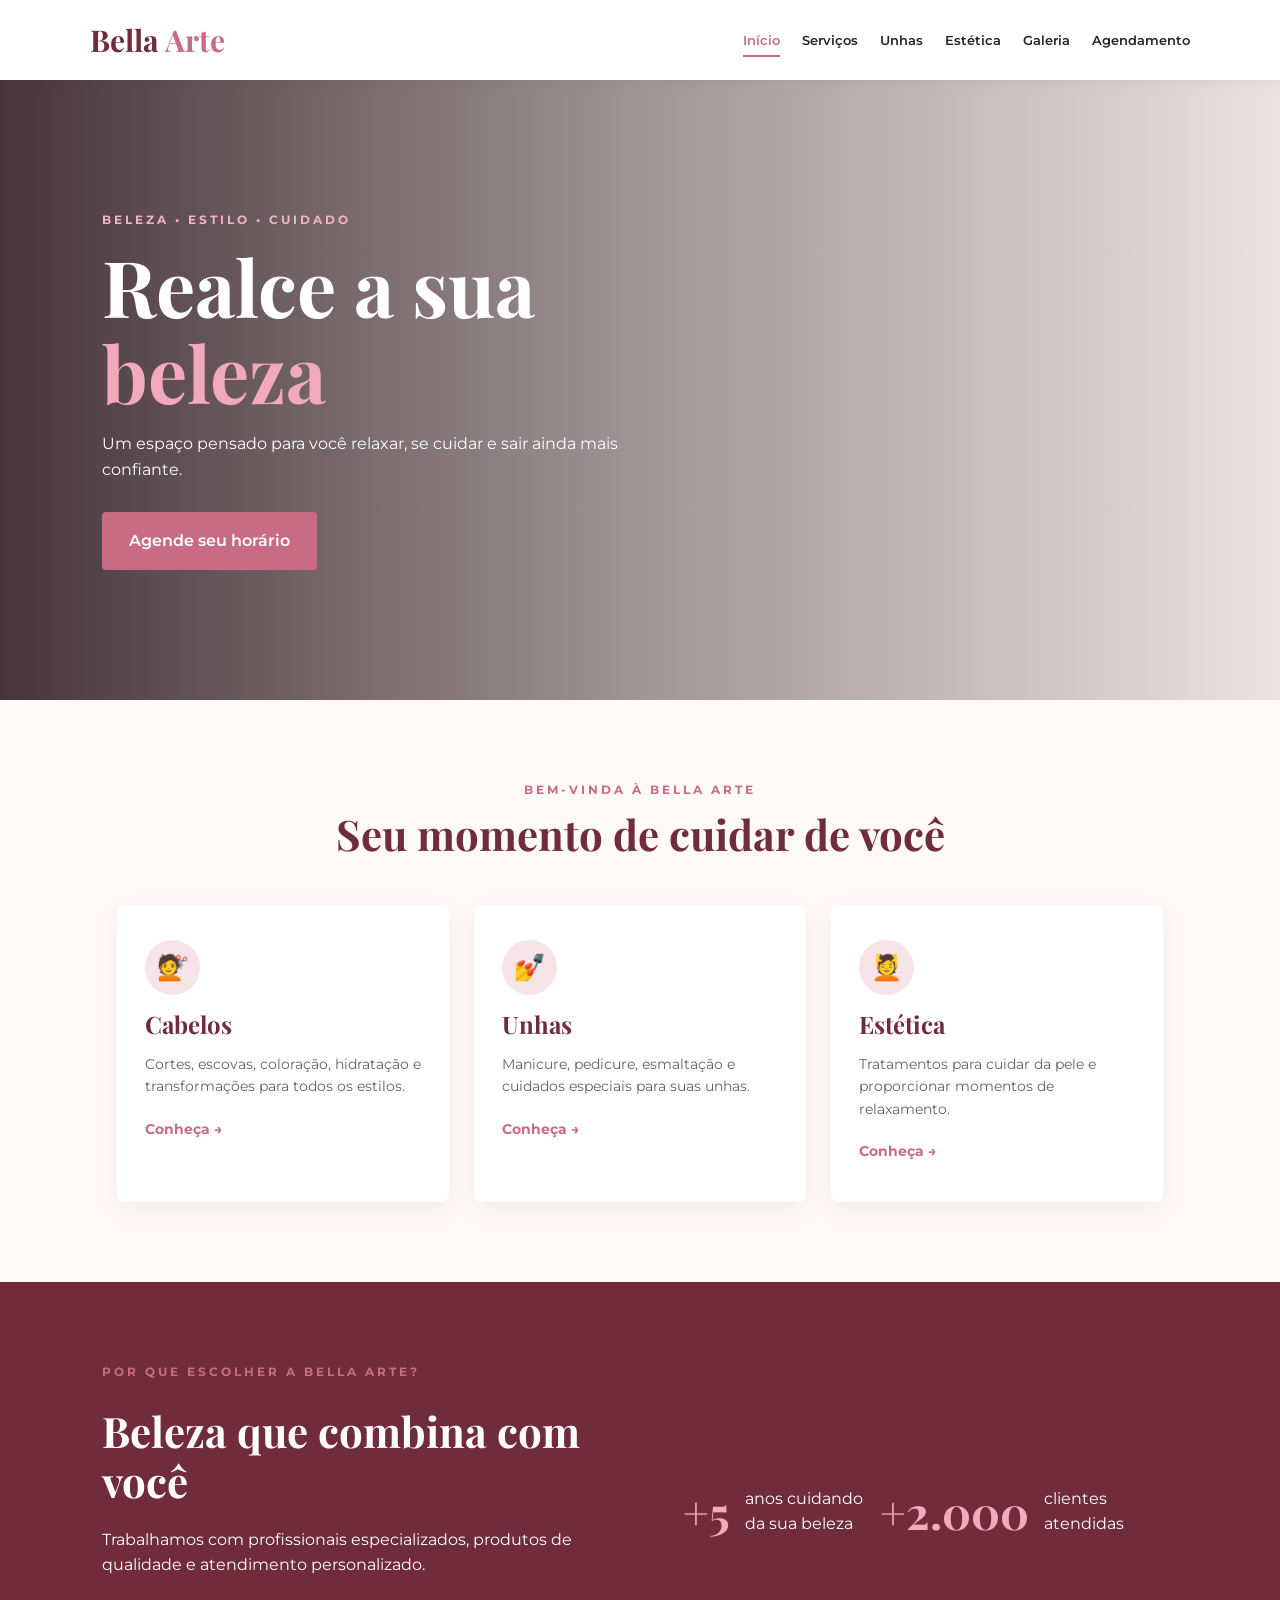
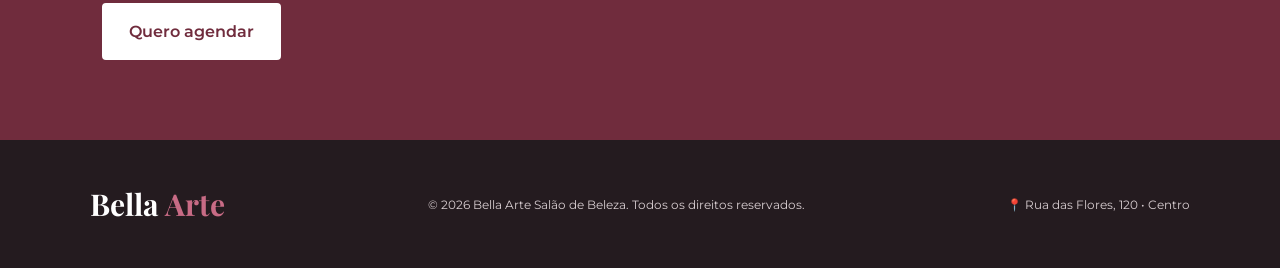
==== index.html @ c7c88386 "Add files via upload" ====
<!DOCTYPE html>
<html lang="pt-BR">
<head>
    <meta charset="UTF-8">
    <meta name="viewport" content="width=device-width, initial-scale=1.0">
    <title>Bella Arte | Salão de Beleza</title>
    <link rel="stylesheet" href="style.css">
</head>
<body>

<header>
    <div class="logo">Bella <span>Arte</span></div>

    <nav>
        <a href="index.html" class="ativo">Início</a>
        <a href="servicos.html">Serviços</a>
        <a href="unhas.html">Unhas</a>
        <a href="estetica.html">Estética</a>
        <a href="galeria.html">Galeria</a>
        <a href="agendamento.html">Agendamento</a>
    </nav>
</header>

<section class="hero">
    <div class="hero-texto">
        <p class="subtitulo">BELEZA • ESTILO • CUIDADO</p>
        <h1>Realce a sua <span>beleza</span></h1>
        <p>
            Um espaço pensado para você relaxar, se cuidar
            e sair ainda mais confiante.
        </p>
        <a href="agendamento.html" class="botao">Agende seu horário</a>
    </div>
</section>

<section class="secao">
    <div class="titulo">
        <p class="subtitulo">BEM-VINDA À BELLA ARTE</p>
        <h2>Seu momento de cuidar de você</h2>
    </div>

    <div class="cards">
        <div class="card">
            <div class="icone">💇</div>
            <h3>Cabelos</h3>
            <p>
                Cortes, escovas, coloração, hidratação e
                transformações para todos os estilos.
            </p>
            <a href="servicos.html" class="link">Conheça →</a>
        </div>

        <div class="card">
            <div class="icone">💅</div>
            <h3>Unhas</h3>
            <p>
                Manicure, pedicure, esmaltação e cuidados
                especiais para suas unhas.
            </p>
            <a href="unhas.html" class="link">Conheça →</a>
        </div>

        <div class="card">
            <div class="icone">💆</div>
            <h3>Estética</h3>
            <p>
                Tratamentos para cuidar da pele e proporcionar
                momentos de relaxamento.
            </p>
            <a href="estetica.html" class="link">Conheça →</a>
        </div>
    </div>
</section>

<section class="destaque">
    <div>
        <p class="subtitulo">POR QUE ESCOLHER A BELLA ARTE?</p>
        <h2>Beleza que combina com você</h2>
        <p>
            Trabalhamos com profissionais especializados,
            produtos de qualidade e atendimento personalizado.
        </p>
        <a href="agendamento.html" class="botao">Quero agendar</a>
    </div>

    <div class="destaque-box">
        <strong>+5</strong>
        <span>anos cuidando da sua beleza</span>

        <strong>+2.000</strong>
        <span>clientes atendidas</span>
    </div>
</section>

<footer>
    <div class="logo">Bella <span>Arte</span></div>
    <p>© 2026 Bella Arte Salão de Beleza. Todos os direitos reservados.</p>
    <p>📍 Rua das Flores, 120 • Centro</p>
</footer>

</body>
</html>
---- style.css ----
@import url('https://fonts.googleapis.com/css2?family=Montserrat:wght@400;500;600;700&family=Playfair+Display:wght@500;600;700&display=swap');

* {
    margin: 0;
    padding: 0;
    box-sizing: border-box;
}

:root {
    --rosa: #c86b85;
    --rosa-claro: #f7e4e9;
    --vinho: #702c3d;
    --escuro: #292326;
    --creme: #fffaf8;
    --branco: #ffffff;
    --cinza: #686166;
}

body {
    font-family: 'Montserrat', sans-serif;
    color: var(--escuro);
    background: var(--creme);
    line-height: 1.6;
}

/* CABEÇALHO */

header {
    background: var(--branco);
    min-height: 80px;
    padding: 15px 7%;
    display: flex;
    justify-content: space-between;
    align-items: center;
    gap: 30px;
    box-shadow: 0 2px 15px rgba(0, 0, 0, 0.06);
}

.logo {
    font-family: 'Playfair Display', serif;
    font-size: 30px;
    font-weight: 700;
    color: var(--vinho);
    white-space: nowrap;
}

.logo span {
    color: var(--rosa);
}

nav {
    display: flex;
    justify-content: center;
    align-items: center;
    gap: 22px;
    flex-wrap: wrap;
}

nav a {
    text-decoration: none;
    color: var(--escuro);
    font-size: 13px;
    font-weight: 600;
    transition: 0.3s;
    position: relative;
}

nav a:hover,
nav a.ativo {
    color: var(--rosa);
}

nav a.ativo::after {
    content: "";
    position: absolute;
    width: 100%;
    height: 2px;
    background: var(--rosa);
    left: 0;
    bottom: -7px;
}

/* HERO */

.hero {
    min-height: 620px;
    display: flex;
    justify-content: flex-start;
    align-items: center;
    padding: 70px 8%;
    background:
        linear-gradient(
            90deg,
            rgba(45, 25, 32, 0.88),
            rgba(45, 25, 32, 0.45),
            rgba(45, 25, 32, 0.10)
        ),
        url('https://images.unsplash.com/photo-1560066984-138dadb4c035?auto=format&fit=crop&w=1600&q=85');

    background-size: cover;
    background-position: center;
}

.hero-texto {
    max-width: 600px;
    color: white;
}

.hero h1 {
    font-family: 'Playfair Display', serif;
    font-size: clamp(48px, 7vw, 78px);
    line-height: 1.1;
    margin: 15px 0;
}

.hero h1 span {
    color: #f2a9bb;
}

.hero p:not(.subtitulo) {
    max-width: 520px;
    margin-bottom: 30px;
}

/* TEXTOS */

.subtitulo {
    color: var(--rosa);
    font-size: 12px;
    letter-spacing: 3px;
    font-weight: 700;
}

.hero .subtitulo {
    color: #f4b3c3;
}

h1,
h2 {
    font-family: 'Playfair Display', serif;
}

h2 {
    font-size: 42px;
    color: var(--vinho);
    line-height: 1.2;
}

/* BOTÕES */

.botao {
    display: inline-block;
    background: var(--rosa);
    color: white;
    padding: 14px 25px;
    border-radius: 4px;
    text-decoration: none;
    border: 2px solid var(--rosa);
    font-weight: 600;
    cursor: pointer;
    transition: 0.3s;
}

.botao:hover {
    background: var(--vinho);
    border-color: var(--vinho);
    transform: translateY(-3px);
}

/* SEÇÕES */

.secao {
    max-width: 1200px;
    margin: auto;
    padding: 80px 6%;
}

.titulo {
    text-align: center;
    max-width: 700px;
    margin: 0 auto 45px;
}

.titulo h2 {
    margin-top: 10px;
}

/* CARDS */

.cards {
    display: flex;
    justify-content: center;
    align-items: stretch;
    gap: 25px;
    flex-wrap: wrap;
}

.card {
    background: white;
    padding: 35px 28px;
    flex: 1 1 280px;
    max-width: 360px;
    border-radius: 8px;
    border-bottom: 3px solid transparent;
    box-shadow: 0 8px 25px rgba(70, 35, 45, 0.08);
    transition: 0.3s;
}

.card:hover {
    transform: translateY(-8px);
    border-bottom-color: var(--rosa);
    box-shadow: 0 15px 35px rgba(70, 35, 45, 0.15);
}

.card h3 {
    font-family: 'Playfair Display', serif;
    color: var(--vinho);
    font-size: 24px;
    margin: 10px 0;
}

.card p {
    color: var(--cinza);
    font-size: 14px;
    margin-bottom: 18px;
}

.card strong {
    color: var(--rosa);
    display: block;
    margin-top: 15px;
}

.icone {
    width: 55px;
    height: 55px;
    background: var(--rosa-claro);
    display: flex;
    justify-content: center;
    align-items: center;
    border-radius: 50%;
    font-size: 25px;
}

.link {
    color: var(--rosa);
    text-decoration: none;
    font-weight: 700;
    font-size: 14px;
}

.link:hover {
    color: var(--vinho);
}

/* DESTAQUE */

.destaque {
    background: var(--vinho);
    color: white;
    padding: 80px 8%;
    display: flex;
    justify-content: space-between;
    align-items: center;
    gap: 60px;
    flex-wrap: wrap;
}

.destaque > div {
    flex: 1 1 350px;
}

.destaque h2 {
    color: white;
    margin: 12px 0 20px;
}

.destaque p {
    max-width: 600px;
    margin-bottom: 25px;
}

.destaque .botao {
    background: white;
    color: var(--vinho);
    border-color: white;
}

.destaque .botao:hover {
    background: var(--rosa);
    color: white;
    border-color: var(--rosa);
}

.destaque-box {
    display: flex;
    justify-content: center;
    align-items: center;
    gap: 15px;
    flex-wrap: wrap;
}

.destaque-box strong {
    font-family: 'Playfair Display', serif;
    font-size: 45px;
    color: #f3aabd;
}

.destaque-box span {
    max-width: 120px;
}

/* TOPO DAS PÁGINAS */

.pagina-topo {
    background: var(--rosa-claro);
    text-align: center;
    padding: 80px 20px;
}

.pagina-topo h1 {
    font-size: 60px;
    color: var(--vinho);
    margin: 5px 0;
}

.pagina-topo p:last-child {
    color: var(--cinza);
}

/* CHAMADA */

.chamada {
    text-align: center;
    background: var(--rosa-claro);
    padding: 70px 20px;
}

.chamada h2 {
    margin-bottom: 10px;
}

.chamada p {
    margin-bottom: 25px;
    color: var(--cinza);
}

/* GALERIA */

.galeria {
    display: flex;
    justify-content: center;
    align-items: stretch;
    gap: 20px;
    flex-wrap: wrap;
}

.foto {
    flex: 1 1 300px;
    height: 300px;
    overflow: hidden;
    border-radius: 8px;
}

.foto img {
    width: 100%;
    height: 100%;
    object-fit: cover;
    transition: 0.5s;
}

.foto:hover img {
    transform: scale(1.08);
}

/* AGENDAMENTO */

.agendamento {
    max-width: 1100px;
    margin: auto;
    padding: 80px 6%;
    display: flex;
    justify-content: space-between;
    align-items: flex-start;
    gap: 60px;
    flex-wrap: wrap;
}

.info-agendamento {
    flex: 1 1 350px;
}

.info-agendamento h2 {
    margin: 10px 0 20px;
}

.info-agendamento > p {
    color: var(--cinza);
    margin-bottom: 30px;
}

.informacao {
    display: flex;
    flex-direction: column;
    gap: 3px;
    margin: 20px 0;
}

.informacao strong {
    color: var(--vinho);
}

.informacao span {
    color: var(--cinza);
}

form {
    flex: 1 1 450px;
    background: white;
    padding: 35px;
    border-radius: 8px;
    box-shadow: 0 10px 35px rgba(70, 35, 45, 0.1);
    display: flex;
    flex-direction: column;
    gap: 8px;
}

label {
    font-size: 13px;
    font-weight: 600;
    color: var(--vinho);
    margin-top: 8px;
}

input,
select,
textarea {
    width: 100%;
    padding: 13px;
    border: 1px solid #ddd;
    border-radius: 4px;
    font-family: 'Montserrat', sans-serif;
    outline: none;
    background: #fffdfc;
}

input:focus,
select:focus,
textarea:focus {
    border-color: var(--rosa);
    box-shadow: 0 0 0 2px var(--rosa-claro);
}

textarea {
    resize: vertical;
}

form .botao {
    margin-top: 15px;
    width: 100%;
}

/* RODAPÉ */

footer {
    background: #241b1f;
    color: #d7cdd0;
    padding: 40px 7%;
    display: flex;
    justify-content: space-between;
    align-items: center;
    gap: 25px;
    flex-wrap: wrap;
}

footer .logo {
    color: white;
}

footer p {
    font-size: 12px;
}

/* RESPONSIVIDADE */

@media (max-width: 850px) {

    header {
        flex-direction: column;
        padding: 20px;
    }

    nav {
        gap: 15px;
    }

    .hero {
        min-height: 550px;
        padding: 50px 7%;
    }

    .destaque {
        text-align: center;
    }

    .destaque > div {
        margin: auto;
    }

    .destaque-box {
        justify-content: center;
    }

}

@media (max-width: 550px) {

    nav a {
        font-size: 11px;
    }

    .hero h1 {
        font-size: 48px;
    }

    h2 {
        font-size: 32px;
    }

    .pagina-topo h1 {
        font-size: 45px;
    }

    .secao {
        padding: 60px 5%;
    }

    form {
        padding: 25px;
    }

    footer {
        justify-content: center;
        text-align: center;
    }
}
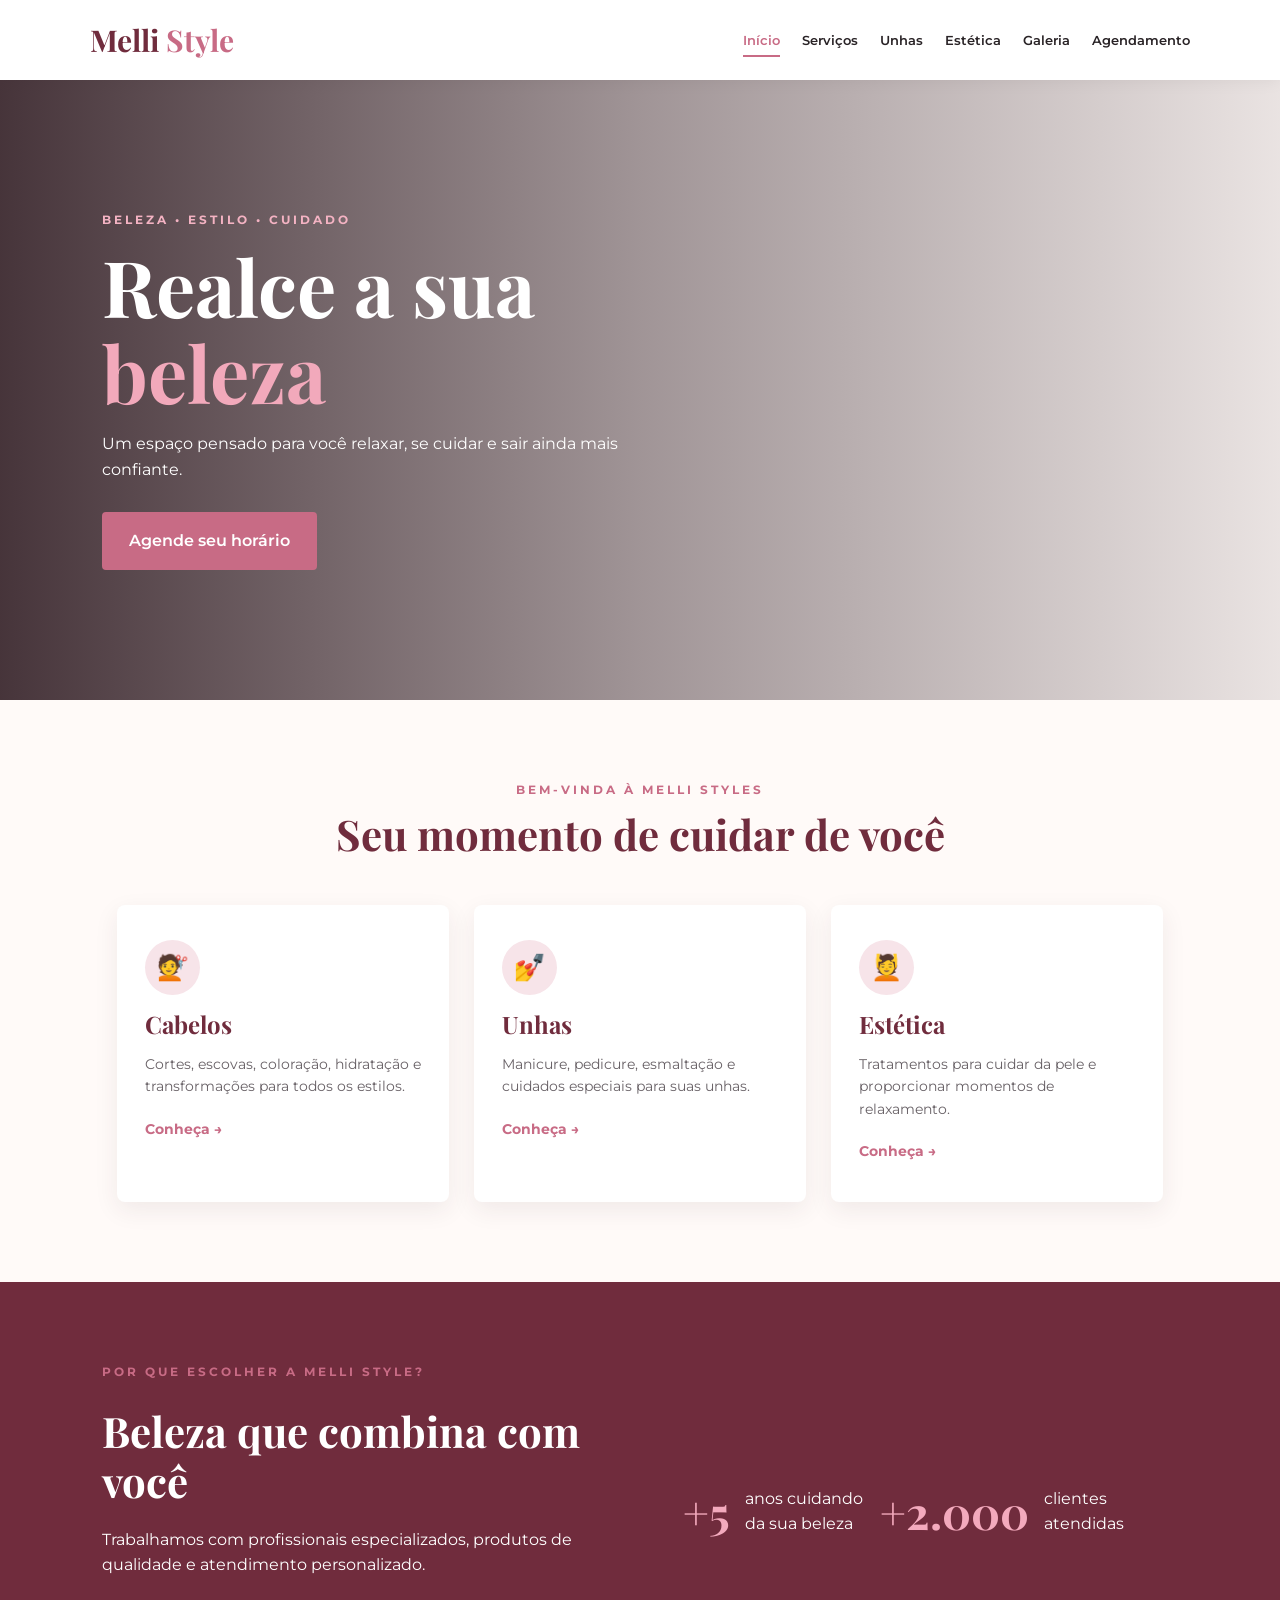
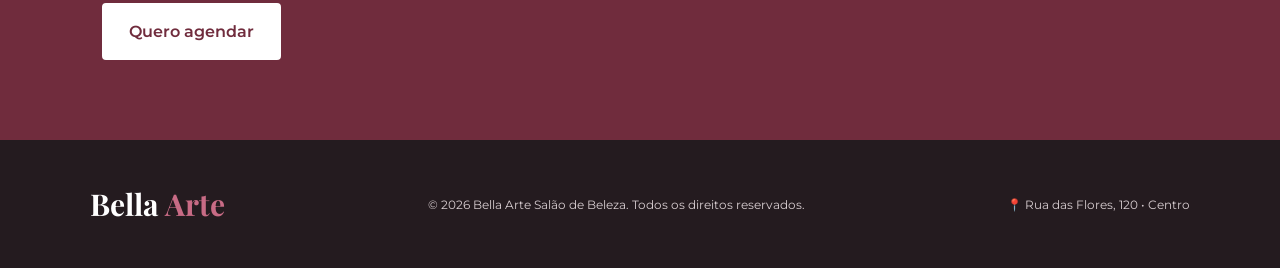
==== commit 9f482742: "Update index.html" ====
--- a/index.html
+++ b/index.html
@@ -3,13 +3,13 @@
 <head>
     <meta charset="UTF-8">
     <meta name="viewport" content="width=device-width, initial-scale=1.0">
-    <title>Bella Arte | Salão de Beleza</title>
+    <title>Melli Style | Salão de Beleza</title>
     <link rel="stylesheet" href="style.css">
 </head>
 <body>
 
 <header>
-    <div class="logo">Bella <span>Arte</span></div>
+    <div class="logo">Melli <span>Style</span></div>
 
     <nav>
         <a href="index.html" class="ativo">Início</a>
@@ -35,7 +35,7 @@
 
 <section class="secao">
     <div class="titulo">
-        <p class="subtitulo">BEM-VINDA À BELLA ARTE</p>
+        <p class="subtitulo">BEM-VINDA À MELLI STYLES</p>
         <h2>Seu momento de cuidar de você</h2>
     </div>
 
@@ -74,7 +74,7 @@
 
 <section class="destaque">
     <div>
-        <p class="subtitulo">POR QUE ESCOLHER A BELLA ARTE?</p>
+        <p class="subtitulo">POR QUE ESCOLHER A MELLI STYLE?</p>
         <h2>Beleza que combina com você</h2>
         <p>
             Trabalhamos com profissionais especializados,
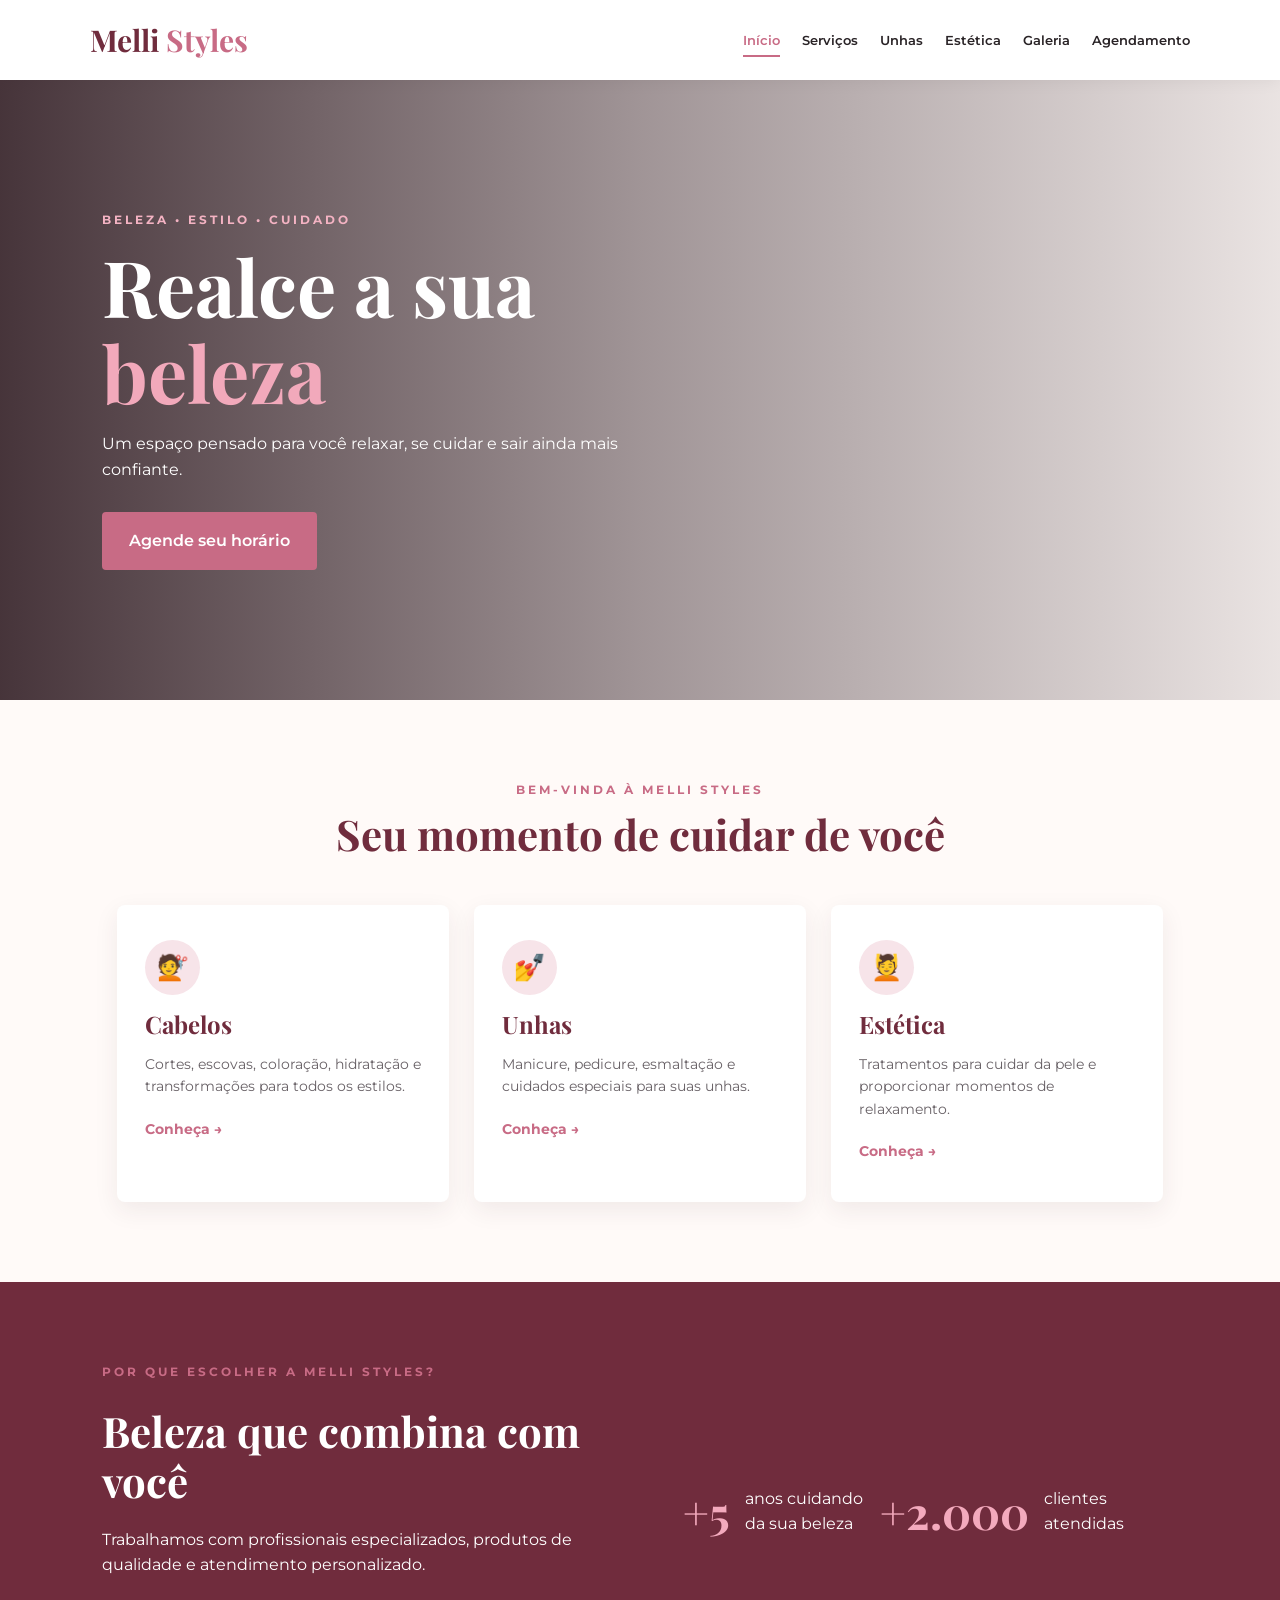
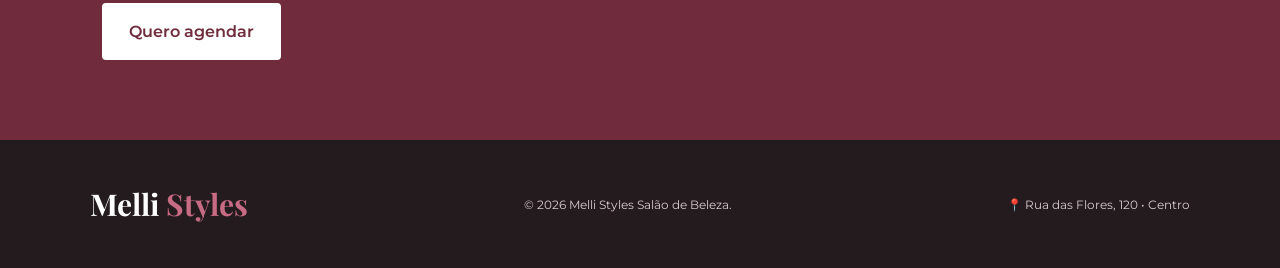
==== commit cd0702ee: "Update index.html" ====
--- a/index.html
+++ b/index.html
@@ -3,13 +3,13 @@
 <head>
     <meta charset="UTF-8">
     <meta name="viewport" content="width=device-width, initial-scale=1.0">
-    <title>Melli Style | Salão de Beleza</title>
+    <title>Melli Styles | Salão de Beleza</title>
     <link rel="stylesheet" href="style.css">
 </head>
 <body>
 
 <header>
-    <div class="logo">Melli <span>Style</span></div>
+    <div class="logo">Melli <span>Styles</span></div>
 
     <nav>
         <a href="index.html" class="ativo">Início</a>
@@ -24,78 +24,126 @@
 <section class="hero">
     <div class="hero-texto">
         <p class="subtitulo">BELEZA • ESTILO • CUIDADO</p>
+
         <h1>Realce a sua <span>beleza</span></h1>
+
         <p>
             Um espaço pensado para você relaxar, se cuidar
             e sair ainda mais confiante.
         </p>
-        <a href="agendamento.html" class="botao">Agende seu horário</a>
+
+        <a href="agendamento.html" class="botao">
+            Agende seu horário
+        </a>
     </div>
 </section>
 
 <section class="secao">
+
     <div class="titulo">
         <p class="subtitulo">BEM-VINDA À MELLI STYLES</p>
+
         <h2>Seu momento de cuidar de você</h2>
     </div>
 
     <div class="cards">
+
         <div class="card">
             <div class="icone">💇</div>
+
             <h3>Cabelos</h3>
+
             <p>
                 Cortes, escovas, coloração, hidratação e
                 transformações para todos os estilos.
             </p>
-            <a href="servicos.html" class="link">Conheça →</a>
+
+            <a href="servicos.html" class="link">
+                Conheça →
+            </a>
         </div>
 
         <div class="card">
             <div class="icone">💅</div>
+
             <h3>Unhas</h3>
+
             <p>
                 Manicure, pedicure, esmaltação e cuidados
                 especiais para suas unhas.
             </p>
-            <a href="unhas.html" class="link">Conheça →</a>
+
+            <a href="unhas.html" class="link">
+                Conheça →
+            </a>
         </div>
 
         <div class="card">
             <div class="icone">💆</div>
+
             <h3>Estética</h3>
+
             <p>
                 Tratamentos para cuidar da pele e proporcionar
                 momentos de relaxamento.
             </p>
-            <a href="estetica.html" class="link">Conheça →</a>
+
+            <a href="estetica.html" class="link">
+                Conheça →
+            </a>
         </div>
+
     </div>
+
 </section>
 
 <section class="destaque">
+
     <div>
-        <p class="subtitulo">POR QUE ESCOLHER A MELLI STYLE?</p>
+
+        <p class="subtitulo">
+            POR QUE ESCOLHER A MELLI STYLES?
+        </p>
+
         <h2>Beleza que combina com você</h2>
+
         <p>
             Trabalhamos com profissionais especializados,
             produtos de qualidade e atendimento personalizado.
         </p>
-        <a href="agendamento.html" class="botao">Quero agendar</a>
+
+        <a href="agendamento.html" class="botao">
+            Quero agendar
+        </a>
+
     </div>
 
     <div class="destaque-box">
+
         <strong>+5</strong>
         <span>anos cuidando da sua beleza</span>
 
         <strong>+2.000</strong>
         <span>clientes atendidas</span>
+
     </div>
+
 </section>
 
 <footer>
-    <div class="logo">Bella <span>Arte</span></div>
-    <p>© 2026 Bella Arte Salão de Beleza. Todos os direitos reservados.</p>
-    <p>📍 Rua das Flores, 120 • Centro</p>
+
+    <div class="logo">
+        Melli <span>Styles</span>
+    </div>
+
+    <p>
+        © 2026 Melli Styles Salão de Beleza.
+    </p>
+
+    <p>
+        📍 Rua das Flores, 120 • Centro
+    </p>
+
 </footer>
 
 </body>
